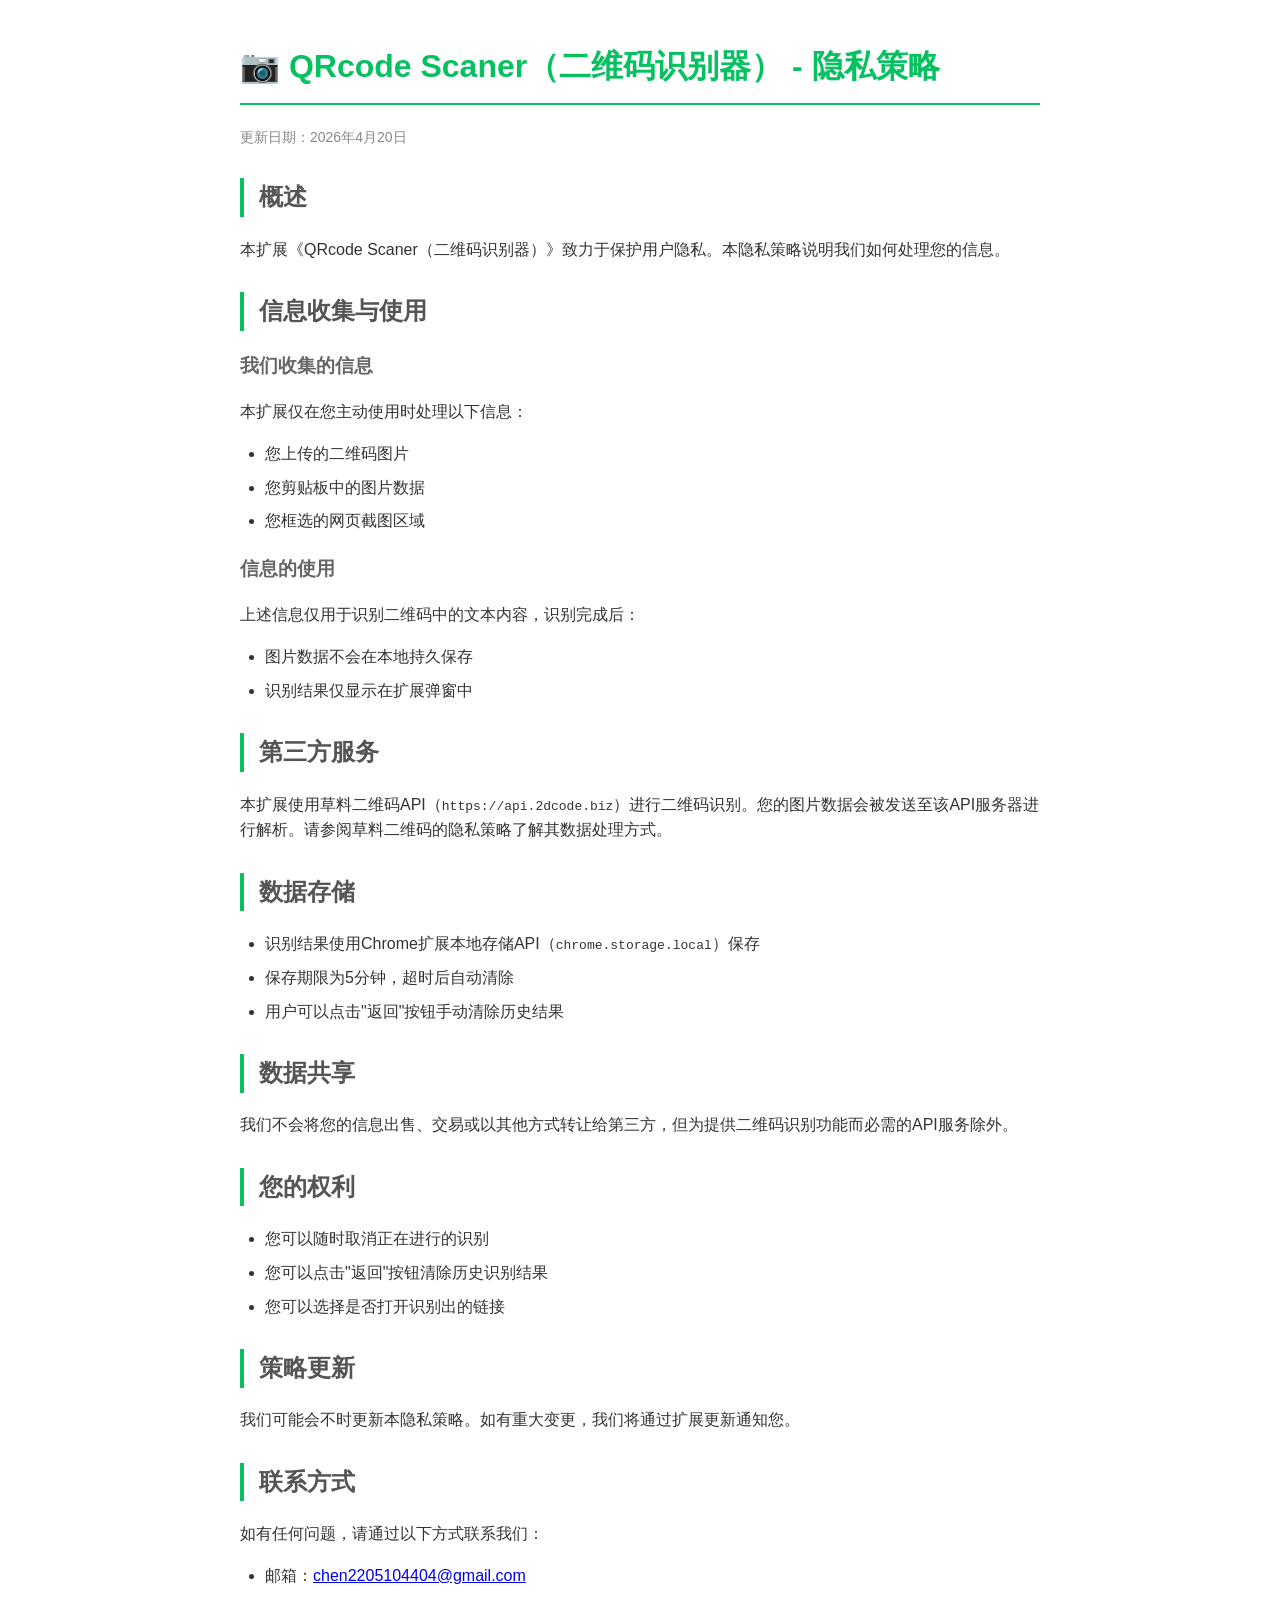
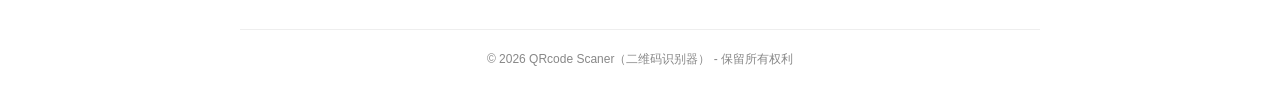
==== index.html @ f4c966fb "新增隐私策略html页面" ====
<!DOCTYPE html>
<html lang="zh-CN">
<head>
    <meta charset="UTF-8">
    <meta name="viewport" content="width=device-width, initial-scale=1.0">
    <title>隐私策略 - QRcode Scaner（二维码识别器）</title>
    <style>
        body {
            font-family: -apple-system, BlinkMacSystemFont, "Segoe UI", Roboto, "Helvetica Neue", Arial, sans-serif;
            line-height: 1.6;
            max-width: 800px;
            margin: 0 auto;
            padding: 20px;
            color: #333;
        }
        h1 {
            color: #07c160;
            border-bottom: 2px solid #07c160;
            padding-bottom: 10px;
        }
        h2 {
            color: #555;
            margin-top: 30px;
            border-left: 4px solid #07c160;
            padding-left: 15px;
        }
        h3 {
            color: #666;
            margin-top: 20px;
        }
        .update-date {
            color: #888;
            font-size: 14px;
            margin-bottom: 30px;
        }
        ul {
            padding-left: 25px;
        }
        li {
            margin: 8px 0;
        }
        .highlight {
            background: #f5f5f5;
            padding: 2px 6px;
            border-radius: 4px;
            font-family: monospace;
            font-size: 14px;
        }
        hr {
            border: none;
            border-top: 1px solid #eee;
            margin: 30px 0;
        }
        .footer {
            text-align: center;
            color: #888;
            font-size: 12px;
            margin-top: 40px;
            padding-top: 20px;
            border-top: 1px solid #eee;
        }
    </style>
</head>
<body>
    <h1>📷 QRcode Scaner（二维码识别器） - 隐私策略</h1>
    <div class="update-date">更新日期：2026年4月20日</div>

    <h2>概述</h2>
    <p>本扩展《QRcode Scaner（二维码识别器）》致力于保护用户隐私。本隐私策略说明我们如何处理您的信息。</p>

    <h2>信息收集与使用</h2>
    
    <h3>我们收集的信息</h3>
    <p>本扩展仅在您主动使用时处理以下信息：</p>
    <ul>
        <li>您上传的二维码图片</li>
        <li>您剪贴板中的图片数据</li>
        <li>您框选的网页截图区域</li>
    </ul>

    <h3>信息的使用</h3>
    <p>上述信息仅用于识别二维码中的文本内容，识别完成后：</p>
    <ul>
        <li>图片数据不会在本地持久保存</li>
        <li>识别结果仅显示在扩展弹窗中</li>
    </ul>

    <h2>第三方服务</h2>
    <p>本扩展使用草料二维码API（<code>https://api.2dcode.biz</code>）进行二维码识别。您的图片数据会被发送至该API服务器进行解析。请参阅草料二维码的隐私策略了解其数据处理方式。</p>

    <h2>数据存储</h2>
    <ul>
        <li>识别结果使用Chrome扩展本地存储API（<code>chrome.storage.local</code>）保存</li>
        <li>保存期限为5分钟，超时后自动清除</li>
        <li>用户可以点击"返回"按钮手动清除历史结果</li>
    </ul>

    <h2>数据共享</h2>
    <p>我们不会将您的信息出售、交易或以其他方式转让给第三方，但为提供二维码识别功能而必需的API服务除外。</p>

    <h2>您的权利</h2>
    <ul>
        <li>您可以随时取消正在进行的识别</li>
        <li>您可以点击"返回"按钮清除历史识别结果</li>
        <li>您可以选择是否打开识别出的链接</li>
    </ul>

    <h2>策略更新</h2>
    <p>我们可能会不时更新本隐私策略。如有重大变更，我们将通过扩展更新通知您。</p>

    <h2>联系方式</h2>
    <p>如有任何问题，请通过以下方式联系我们：</p>
    <ul>
        <li>邮箱：<a href="mailto:chen2205104404@gmail.com">chen2205104404@gmail.com</a></li>
    </ul>

    <div class="footer">
        © 2026 QRcode Scaner（二维码识别器） - 保留所有权利
    </div>
</body>
</html>
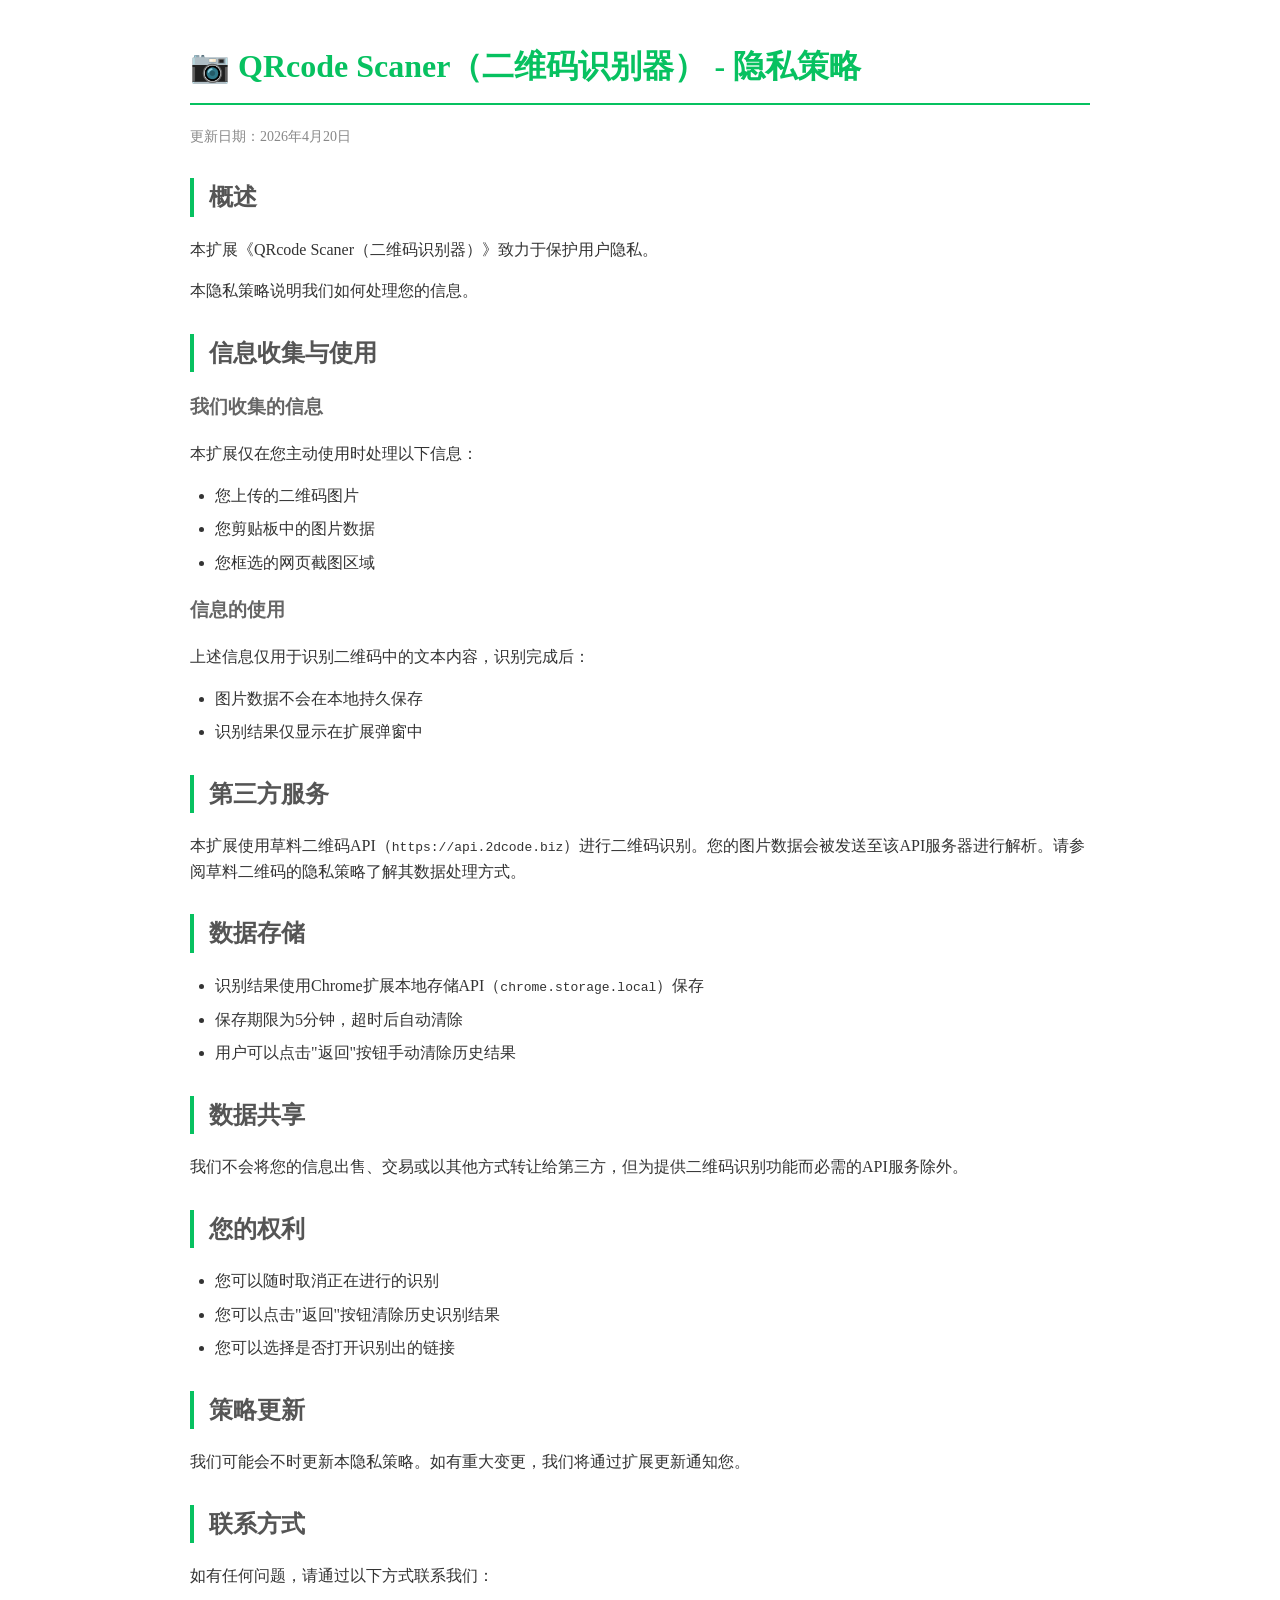
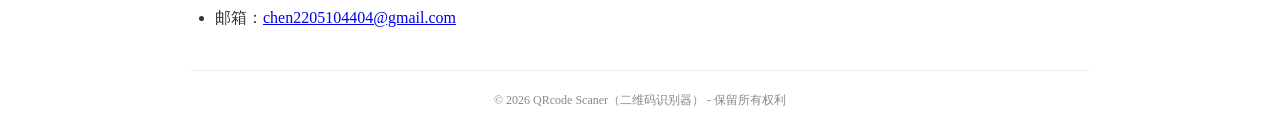
==== commit 23c926ba: "修改隐私策略页面" ====
--- a/index.html
+++ b/index.html
@@ -6,9 +6,9 @@
     <title>隐私策略 - QRcode Scaner（二维码识别器）</title>
     <style>
         body {
-            font-family: -apple-system, BlinkMacSystemFont, "Segoe UI", Roboto, "Helvetica Neue", Arial, sans-serif;
+            /* font-family: -apple-system, BlinkMacSystemFont, "Segoe UI", Roboto, "Helvetica Neue", Arial, sans-serif; */
             line-height: 1.6;
-            max-width: 800px;
+            max-width: 900px;
             margin: 0 auto;
             padding: 20px;
             color: #333;
@@ -66,7 +66,8 @@
     <div class="update-date">更新日期：2026年4月20日</div>
 
     <h2>概述</h2>
-    <p>本扩展《QRcode Scaner（二维码识别器）》致力于保护用户隐私。本隐私策略说明我们如何处理您的信息。</p>
+    <p>本扩展《QRcode Scaner（二维码识别器）》致力于保护用户隐私。</p>
+    <p>本隐私策略说明我们如何处理您的信息。</p>
 
     <h2>信息收集与使用</h2>
     
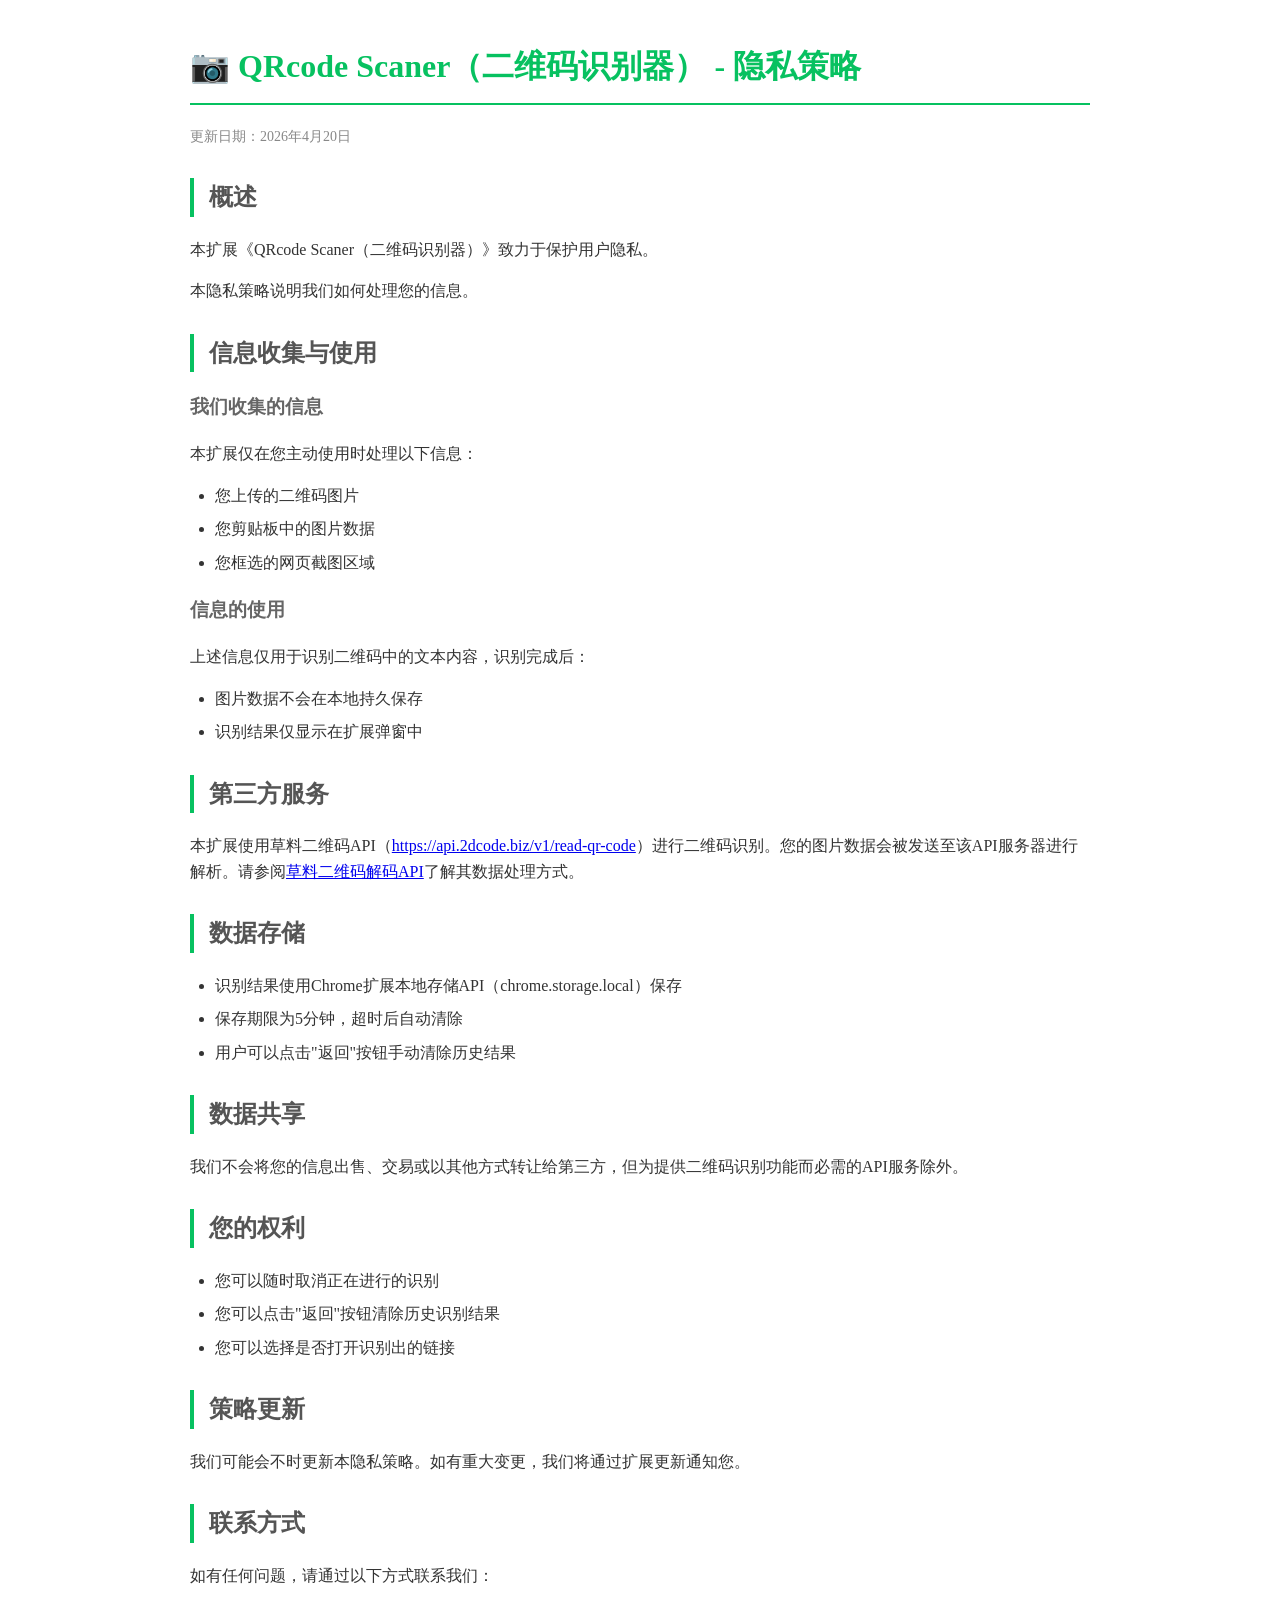
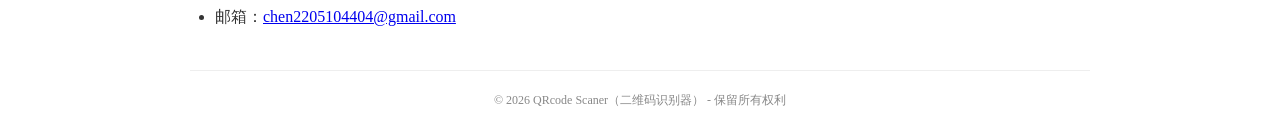
==== commit 61ac3faa: "更新隐私策略页" ====
--- a/index.html
+++ b/index.html
@@ -87,11 +87,11 @@
     </ul>
 
     <h2>第三方服务</h2>
-    <p>本扩展使用草料二维码API（<code>https://api.2dcode.biz</code>）进行二维码识别。您的图片数据会被发送至该API服务器进行解析。请参阅草料二维码的隐私策略了解其数据处理方式。</p>
+    <p>本扩展使用草料二维码API（<a href="https://api.2dcode.biz/v1/read-qr-code">https://api.2dcode.biz/v1/read-qr-code</a>）进行二维码识别。您的图片数据会被发送至该API服务器进行解析。请参阅<a href="https://cli.im/open-api/qrcode-api/read-qr-code.html">草料二维码解码API</a>了解其数据处理方式。</p>
 
     <h2>数据存储</h2>
     <ul>
-        <li>识别结果使用Chrome扩展本地存储API（<code>chrome.storage.local</code>）保存</li>
+        <li>识别结果使用Chrome扩展本地存储API（chrome.storage.local）保存</li>
         <li>保存期限为5分钟，超时后自动清除</li>
         <li>用户可以点击"返回"按钮手动清除历史结果</li>
     </ul>
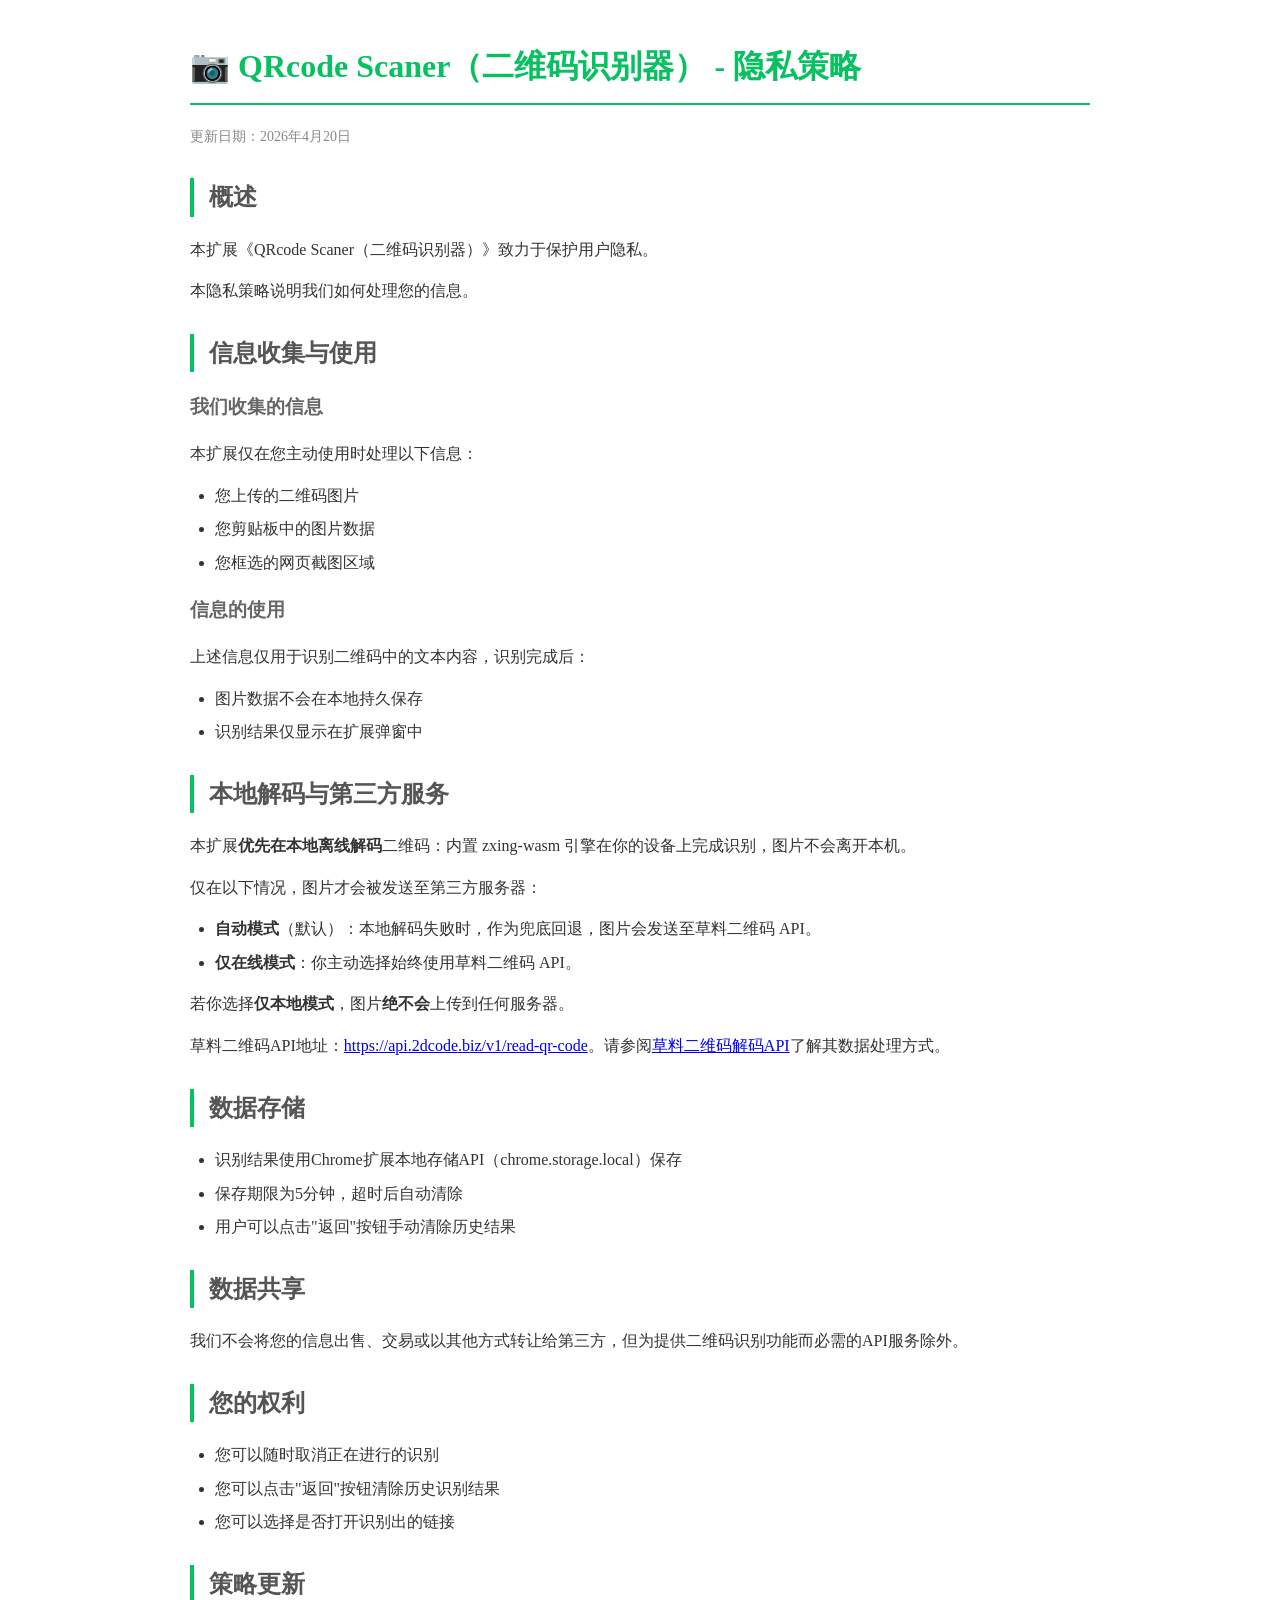
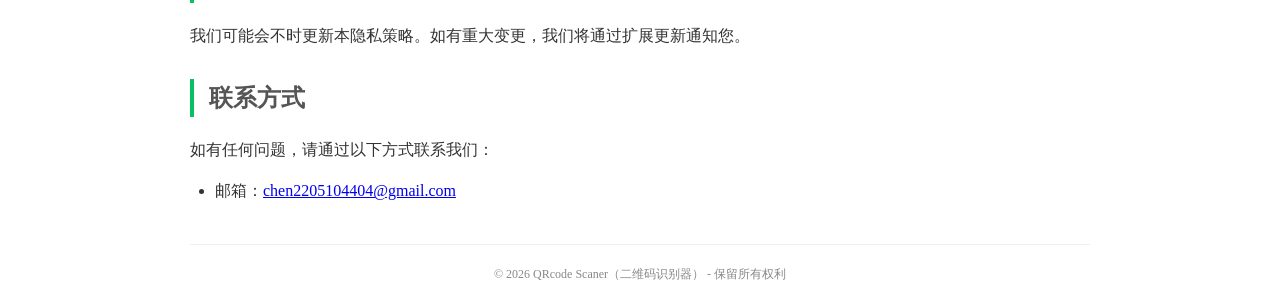
==== commit c0a3a8a1: "新增本地识别" ====
--- a/index.html
+++ b/index.html
@@ -86,8 +86,15 @@
         <li>识别结果仅显示在扩展弹窗中</li>
     </ul>
 
-    <h2>第三方服务</h2>
-    <p>本扩展使用草料二维码API（<a href="https://api.2dcode.biz/v1/read-qr-code">https://api.2dcode.biz/v1/read-qr-code</a>）进行二维码识别。您的图片数据会被发送至该API服务器进行解析。请参阅<a href="https://cli.im/open-api/qrcode-api/read-qr-code.html">草料二维码解码API</a>了解其数据处理方式。</p>
+    <h2>本地解码与第三方服务</h2>
+    <p>本扩展<strong>优先在本地离线解码</strong>二维码：内置 zxing-wasm 引擎在你的设备上完成识别，图片不会离开本机。</p>
+    <p>仅在以下情况，图片才会被发送至第三方服务器：</p>
+    <ul>
+        <li><strong>自动模式</strong>（默认）：本地解码失败时，作为兜底回退，图片会发送至草料二维码 API。</li>
+        <li><strong>仅在线模式</strong>：你主动选择始终使用草料二维码 API。</li>
+    </ul>
+    <p>若你选择<strong>仅本地模式</strong>，图片<strong>绝不会</strong>上传到任何服务器。</p>
+    <p>草料二维码API地址：<a href="https://api.2dcode.biz/v1/read-qr-code">https://api.2dcode.biz/v1/read-qr-code</a>。请参阅<a href="https://cli.im/open-api/qrcode-api/read-qr-code.html">草料二维码解码API</a>了解其数据处理方式。</p>
 
     <h2>数据存储</h2>
     <ul>
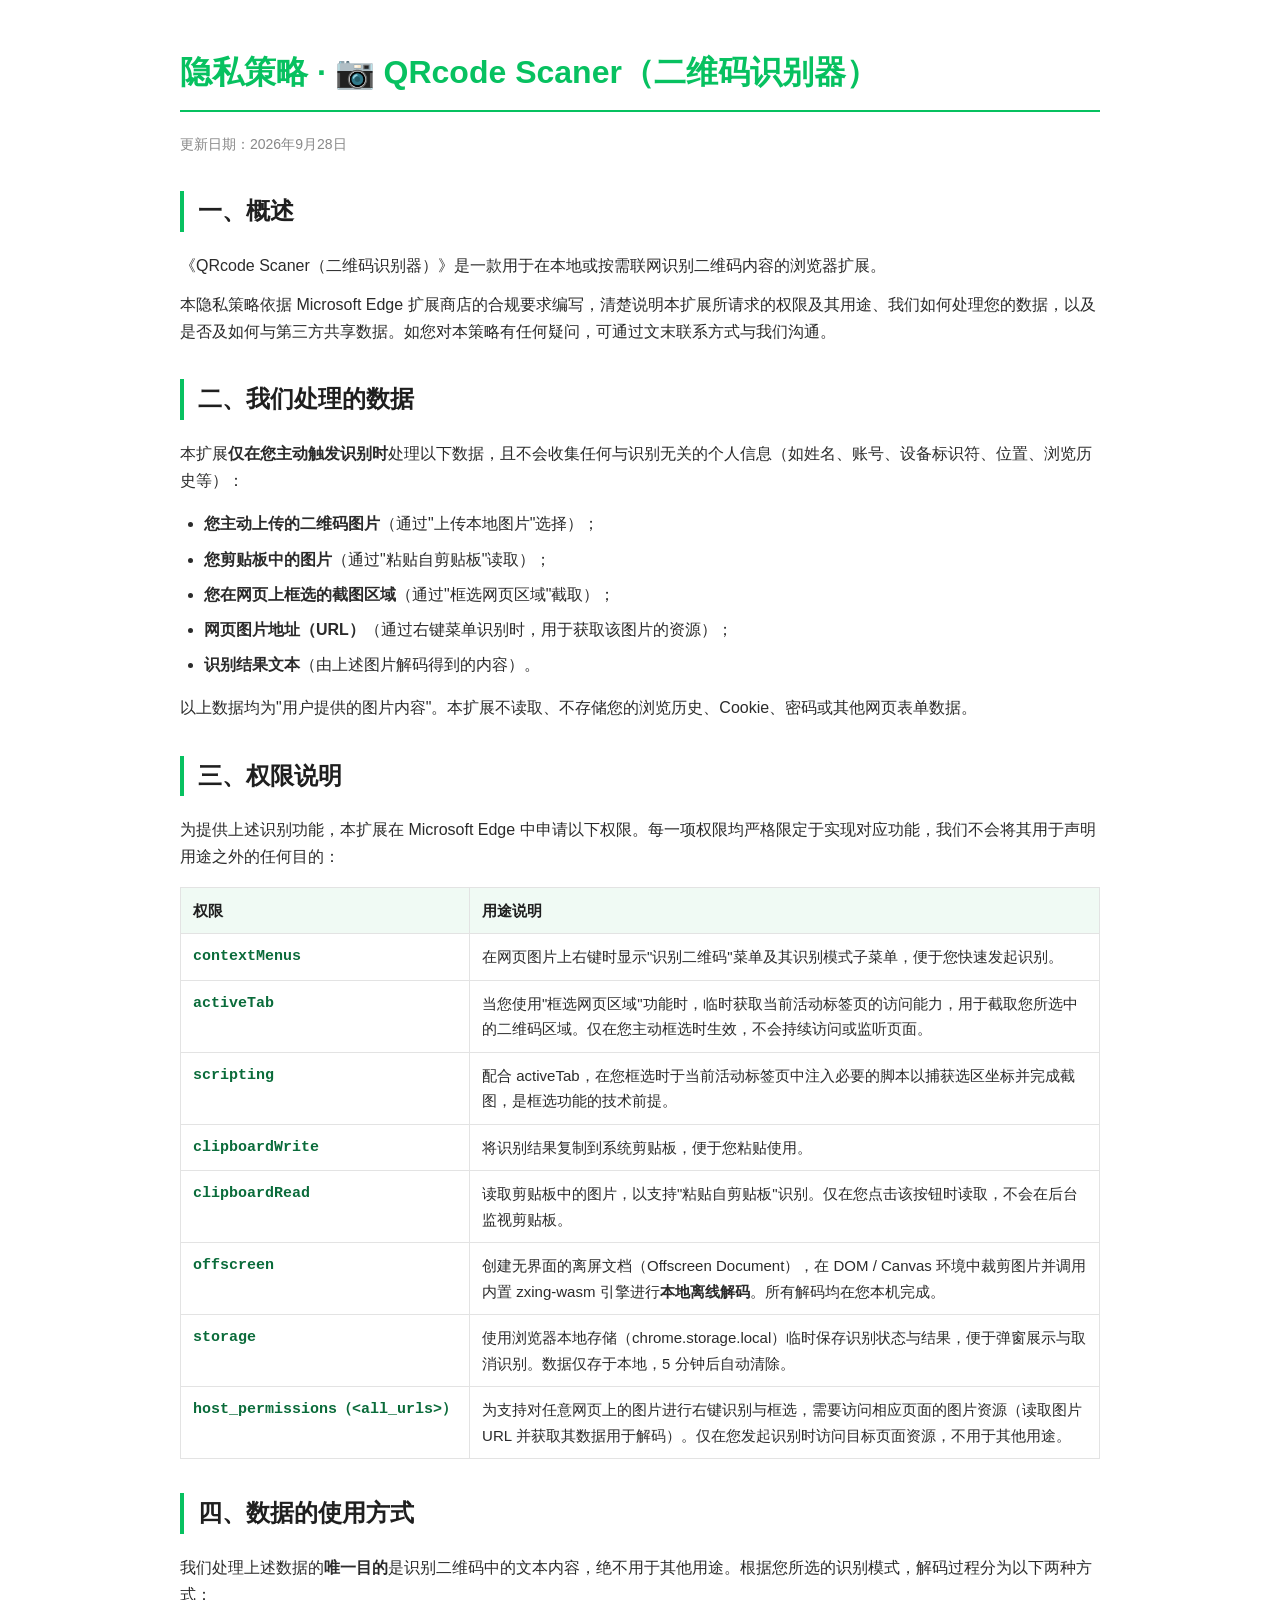
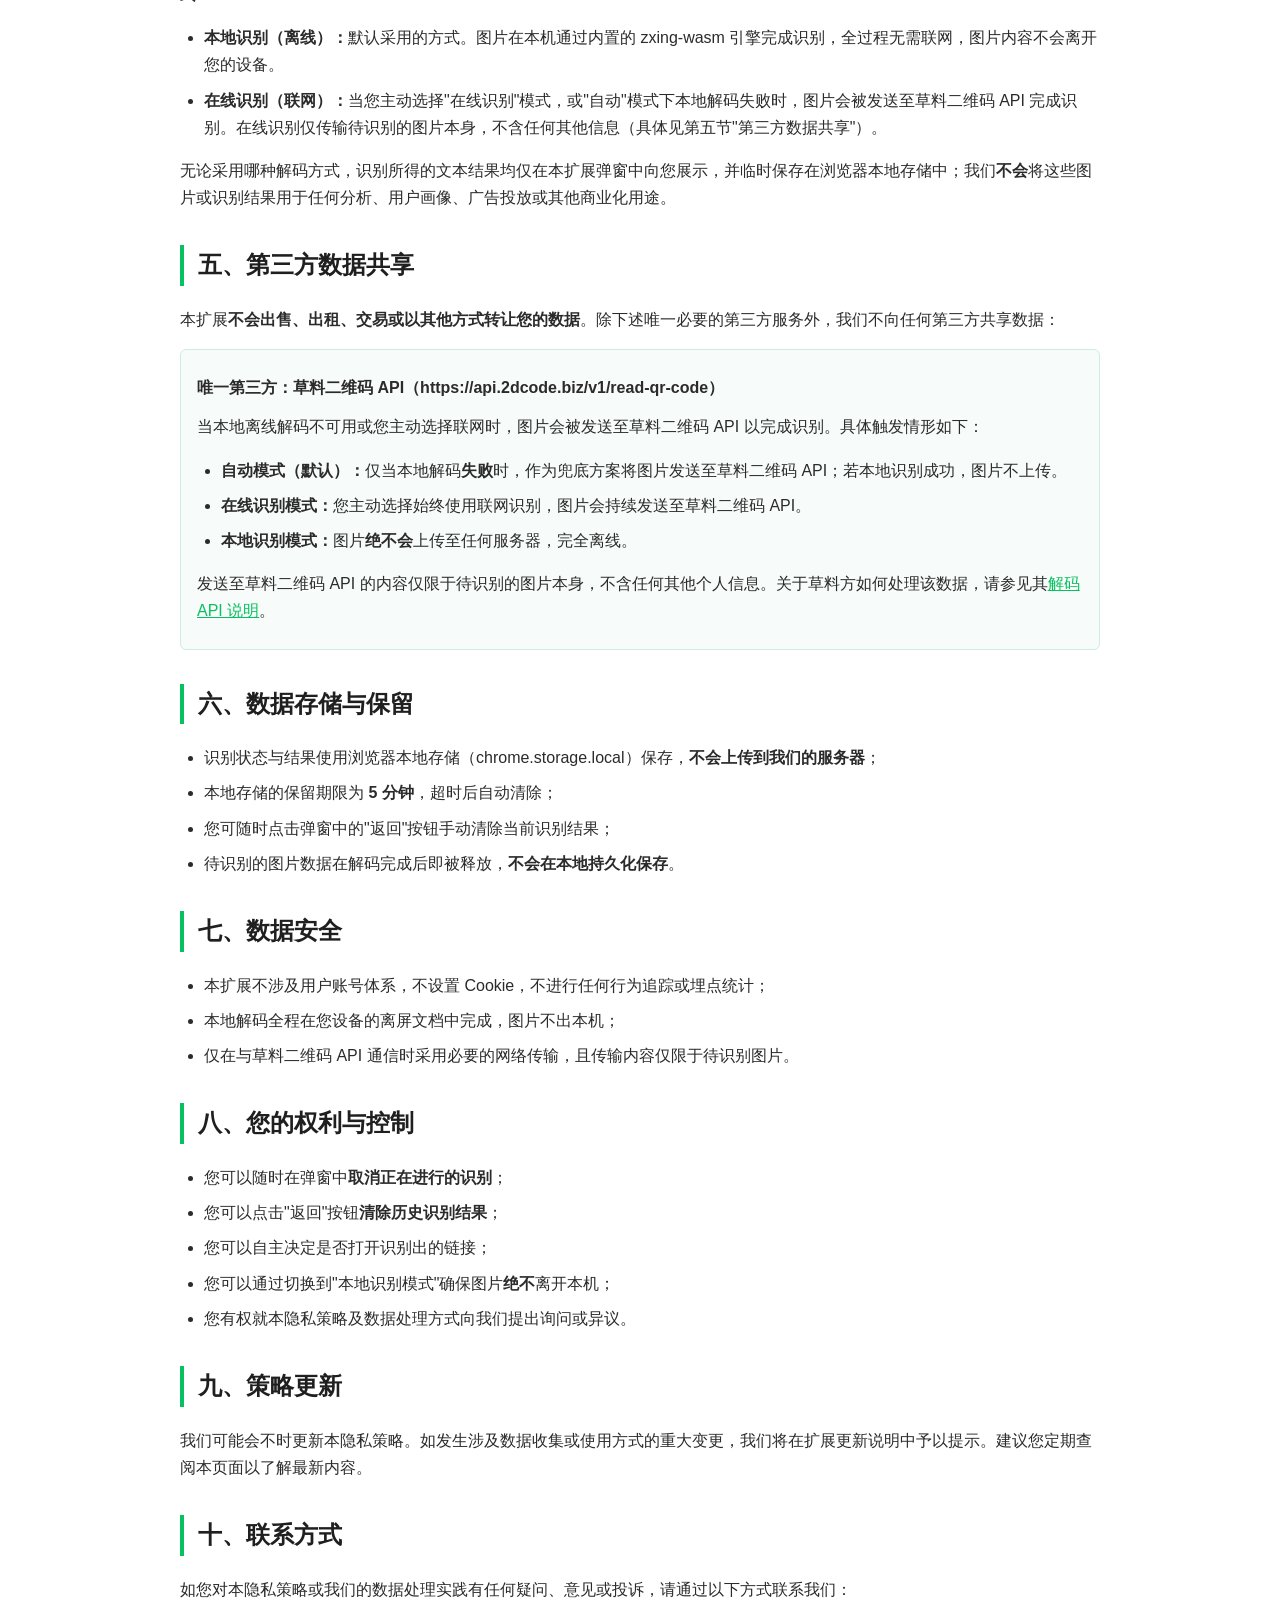
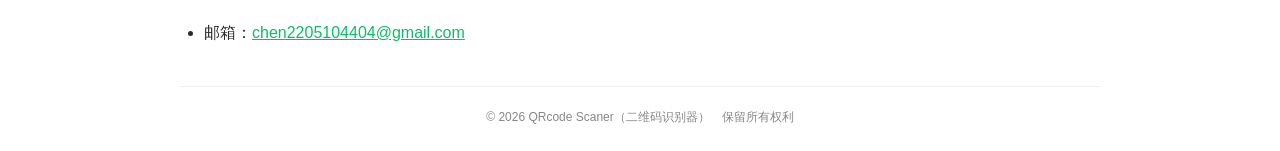
==== commit 2f141afe: "v2.0.0" ====
--- a/index.html
+++ b/index.html
@@ -6,12 +6,12 @@
     <title>隐私策略 - QRcode Scaner（二维码识别器）</title>
     <style>
         body {
-            /* font-family: -apple-system, BlinkMacSystemFont, "Segoe UI", Roboto, "Helvetica Neue", Arial, sans-serif; */
-            line-height: 1.6;
-            max-width: 900px;
+            line-height: 1.7;
+            max-width: 920px;
             margin: 0 auto;
-            padding: 20px;
-            color: #333;
+            padding: 24px;
+            color: #2b2b2b;
+            font-family: -apple-system, BlinkMacSystemFont, "Segoe UI", Roboto, "Helvetica Neue", Arial, "PingFang SC", "Microsoft YaHei", sans-serif;
         }
         h1 {
             color: #07c160;
@@ -19,32 +19,59 @@
             padding-bottom: 10px;
         }
         h2 {
-            color: #555;
-            margin-top: 30px;
+            color: #1f1f1f;
+            margin-top: 34px;
             border-left: 4px solid #07c160;
-            padding-left: 15px;
+            padding-left: 14px;
         }
         h3 {
-            color: #666;
-            margin-top: 20px;
+            color: #444;
+            margin-top: 22px;
         }
+        p { margin: 12px 0; }
         .update-date {
             color: #888;
             font-size: 14px;
-            margin-bottom: 30px;
+            margin-bottom: 28px;
         }
-        ul {
-            padding-left: 25px;
-        }
-        li {
-            margin: 8px 0;
-        }
+        ul { padding-left: 24px; }
+        li { margin: 8px 0; }
         .highlight {
             background: #f5f5f5;
             padding: 2px 6px;
             border-radius: 4px;
             font-family: monospace;
             font-size: 14px;
+        }
+        .perm-table {
+            width: 100%;
+            border-collapse: collapse;
+            margin: 16px 0;
+            font-size: 15px;
+        }
+        .perm-table th, .perm-table td {
+            border: 1px solid #e3e3e3;
+            padding: 10px 12px;
+            text-align: left;
+            vertical-align: top;
+        }
+        .perm-table th {
+            background: #f0faf4;
+            color: #1f1f1f;
+            font-weight: 600;
+        }
+        .perm-table td:first-child {
+            white-space: nowrap;
+            font-family: monospace;
+            color: #0a6b3a;
+            font-weight: 600;
+        }
+        .note {
+            background: #f7fbf9;
+            border: 1px solid #cdeedb;
+            border-radius: 6px;
+            padding: 12px 16px;
+            margin: 16px 0;
         }
         hr {
             border: none;
@@ -59,71 +86,102 @@
             padding-top: 20px;
             border-top: 1px solid #eee;
         }
+        a { color: #07c160; }
     </style>
 </head>
 <body>
-    <h1>📷 QRcode Scaner（二维码识别器） - 隐私策略</h1>
-    <div class="update-date">更新日期：2026年4月20日</div>
+    <h1>隐私策略 · 📷 QRcode Scaner（二维码识别器）</h1>
+    <div class="update-date">更新日期：2026年9月28日</div>
 
-    <h2>概述</h2>
-    <p>本扩展《QRcode Scaner（二维码识别器）》致力于保护用户隐私。</p>
-    <p>本隐私策略说明我们如何处理您的信息。</p>
+    <h2>一、概述</h2>
+    <p>《QRcode Scaner（二维码识别器）》是一款用于在本地或按需联网识别二维码内容的浏览器扩展。</p>
+    <p>本隐私策略依据 Microsoft Edge 扩展商店的合规要求编写，清楚说明本扩展所请求的权限及其用途、我们如何处理您的数据，以及是否及如何与第三方共享数据。如您对本策略有任何疑问，可通过文末联系方式与我们沟通。</p>
 
-    <h2>信息收集与使用</h2>
-    
-    <h3>我们收集的信息</h3>
-    <p>本扩展仅在您主动使用时处理以下信息：</p>
+    <h2>二、我们处理的数据</h2>
+    <p>本扩展<strong>仅在您主动触发识别时</strong>处理以下数据，且不会收集任何与识别无关的个人信息（如姓名、账号、设备标识符、位置、浏览历史等）：</p>
     <ul>
-        <li>您上传的二维码图片</li>
-        <li>您剪贴板中的图片数据</li>
-        <li>您框选的网页截图区域</li>
+        <li><strong>您主动上传的二维码图片</strong>（通过"上传本地图片"选择）；</li>
+        <li><strong>您剪贴板中的图片</strong>（通过"粘贴自剪贴板"读取）；</li>
+        <li><strong>您在网页上框选的截图区域</strong>（通过"框选网页区域"截取）；</li>
+        <li><strong>网页图片地址（URL）</strong>（通过右键菜单识别时，用于获取该图片的资源）；</li>
+        <li><strong>识别结果文本</strong>（由上述图片解码得到的内容）。</li>
+    </ul>
+    <p>以上数据均为"用户提供的图片内容"。本扩展不读取、不存储您的浏览历史、Cookie、密码或其他网页表单数据。</p>
+
+    <h2>三、权限说明</h2>
+    <p>为提供上述识别功能，本扩展在 Microsoft Edge 中申请以下权限。每一项权限均严格限定于实现对应功能，我们不会将其用于声明用途之外的任何目的：</p>
+    <table class="perm-table">
+        <thead>
+            <tr><th>权限</th><th>用途说明</th></tr>
+        </thead>
+        <tbody>
+            <tr><td>contextMenus</td><td>在网页图片上右键时显示"识别二维码"菜单及其识别模式子菜单，便于您快速发起识别。</td></tr>
+            <tr><td>activeTab</td><td>当您使用"框选网页区域"功能时，临时获取当前活动标签页的访问能力，用于截取您所选中的二维码区域。仅在您主动框选时生效，不会持续访问或监听页面。</td></tr>
+            <tr><td>scripting</td><td>配合 activeTab，在您框选时于当前活动标签页中注入必要的脚本以捕获选区坐标并完成截图，是框选功能的技术前提。</td></tr>
+            <tr><td>clipboardWrite</td><td>将识别结果复制到系统剪贴板，便于您粘贴使用。</td></tr>
+            <tr><td>clipboardRead</td><td>读取剪贴板中的图片，以支持"粘贴自剪贴板"识别。仅在您点击该按钮时读取，不会在后台监视剪贴板。</td></tr>
+            <tr><td>offscreen</td><td>创建无界面的离屏文档（Offscreen Document），在 DOM / Canvas 环境中裁剪图片并调用内置 zxing-wasm 引擎进行<strong>本地离线解码</strong>。所有解码均在您本机完成。</td></tr>
+            <tr><td>storage</td><td>使用浏览器本地存储（chrome.storage.local）临时保存识别状态与结果，便于弹窗展示与取消识别。数据仅存于本地，5 分钟后自动清除。</td></tr>
+            <tr><td>host_permissions（&lt;all_urls&gt;）</td><td>为支持对任意网页上的图片进行右键识别与框选，需要访问相应页面的图片资源（读取图片 URL 并获取其数据用于解码）。仅在您发起识别时访问目标页面资源，不用于其他用途。</td></tr>
+        </tbody>
+    </table>
+
+    <h2>四、数据的使用方式</h2>
+    <p>我们处理上述数据的<strong>唯一目的</strong>是识别二维码中的文本内容，绝不用于其他用途。根据您所选的识别模式，解码过程分为以下两种方式：</p>
+    <ul>
+        <li><strong>本地识别（离线）：</strong>默认采用的方式。图片在本机通过内置的 zxing-wasm 引擎完成识别，全过程无需联网，图片内容不会离开您的设备。</li>
+        <li><strong>在线识别（联网）：</strong>当您主动选择"在线识别"模式，或"自动"模式下本地解码失败时，图片会被发送至草料二维码 API 完成识别。在线识别仅传输待识别的图片本身，不含任何其他信息（具体见第五节"第三方数据共享"）。</li>
+    </ul>
+    <p>无论采用哪种解码方式，识别所得的文本结果均仅在本扩展弹窗中向您展示，并临时保存在浏览器本地存储中；我们<strong>不会</strong>将这些图片或识别结果用于任何分析、用户画像、广告投放或其他商业化用途。</p>
+
+    <h2>五、第三方数据共享</h2>
+    <p>本扩展<strong>不会出售、出租、交易或以其他方式转让您的数据</strong>。除下述唯一必要的第三方服务外，我们不向任何第三方共享数据：</p>
+    <div class="note">
+        <p><strong>唯一第三方：草料二维码 API（https://api.2dcode.biz/v1/read-qr-code）</strong></p>
+        <p>当本地离线解码不可用或您主动选择联网时，图片会被发送至草料二维码 API 以完成识别。具体触发情形如下：</p>
+        <ul>
+            <li><strong>自动模式（默认）：</strong>仅当本地解码<strong>失败</strong>时，作为兜底方案将图片发送至草料二维码 API；若本地识别成功，图片不上传。</li>
+            <li><strong>在线识别模式：</strong>您主动选择始终使用联网识别，图片会持续发送至草料二维码 API。</li>
+            <li><strong>本地识别模式：</strong>图片<strong>绝不会</strong>上传至任何服务器，完全离线。</li>
+        </ul>
+        <p>发送至草料二维码 API 的内容仅限于待识别的图片本身，不含任何其他个人信息。关于草料方如何处理该数据，请参见其<a href="https://cli.im/open-api/qrcode-api/read-qr-code.html" target="_blank" rel="noopener">解码 API 说明</a>。</p>
+    </div>
+
+    <h2>六、数据存储与保留</h2>
+    <ul>
+        <li>识别状态与结果使用浏览器本地存储（chrome.storage.local）保存，<strong>不会上传到我们的服务器</strong>；</li>
+        <li>本地存储的保留期限为 <strong>5 分钟</strong>，超时后自动清除；</li>
+        <li>您可随时点击弹窗中的"返回"按钮手动清除当前识别结果；</li>
+        <li>待识别的图片数据在解码完成后即被释放，<strong>不会在本地持久化保存</strong>。</li>
     </ul>
 
-    <h3>信息的使用</h3>
-    <p>上述信息仅用于识别二维码中的文本内容，识别完成后：</p>
+    <h2>七、数据安全</h2>
     <ul>
-        <li>图片数据不会在本地持久保存</li>
-        <li>识别结果仅显示在扩展弹窗中</li>
+        <li>本扩展不涉及用户账号体系，不设置 Cookie，不进行任何行为追踪或埋点统计；</li>
+        <li>本地解码全程在您设备的离屏文档中完成，图片不出本机；</li>
+        <li>仅在与草料二维码 API 通信时采用必要的网络传输，且传输内容仅限于待识别图片。</li>
     </ul>
 
-    <h2>本地解码与第三方服务</h2>
-    <p>本扩展<strong>优先在本地离线解码</strong>二维码：内置 zxing-wasm 引擎在你的设备上完成识别，图片不会离开本机。</p>
-    <p>仅在以下情况，图片才会被发送至第三方服务器：</p>
+    <h2>八、您的权利与控制</h2>
     <ul>
-        <li><strong>自动模式</strong>（默认）：本地解码失败时，作为兜底回退，图片会发送至草料二维码 API。</li>
-        <li><strong>仅在线模式</strong>：你主动选择始终使用草料二维码 API。</li>
-    </ul>
-    <p>若你选择<strong>仅本地模式</strong>，图片<strong>绝不会</strong>上传到任何服务器。</p>
-    <p>草料二维码API地址：<a href="https://api.2dcode.biz/v1/read-qr-code">https://api.2dcode.biz/v1/read-qr-code</a>。请参阅<a href="https://cli.im/open-api/qrcode-api/read-qr-code.html">草料二维码解码API</a>了解其数据处理方式。</p>
-
-    <h2>数据存储</h2>
-    <ul>
-        <li>识别结果使用Chrome扩展本地存储API（chrome.storage.local）保存</li>
-        <li>保存期限为5分钟，超时后自动清除</li>
-        <li>用户可以点击"返回"按钮手动清除历史结果</li>
+        <li>您可以随时在弹窗中<strong>取消正在进行的识别</strong>；</li>
+        <li>您可以点击"返回"按钮<strong>清除历史识别结果</strong>；</li>
+        <li>您可以自主决定是否打开识别出的链接；</li>
+        <li>您可以通过切换到"本地识别模式"确保图片<strong>绝不</strong>离开本机；</li>
+        <li>您有权就本隐私策略及数据处理方式向我们提出询问或异议。</li>
     </ul>
 
-    <h2>数据共享</h2>
-    <p>我们不会将您的信息出售、交易或以其他方式转让给第三方，但为提供二维码识别功能而必需的API服务除外。</p>
+    <h2>九、策略更新</h2>
+    <p>我们可能会不时更新本隐私策略。如发生涉及数据收集或使用方式的重大变更，我们将在扩展更新说明中予以提示。建议您定期查阅本页面以了解最新内容。</p>
 
-    <h2>您的权利</h2>
-    <ul>
-        <li>您可以随时取消正在进行的识别</li>
-        <li>您可以点击"返回"按钮清除历史识别结果</li>
-        <li>您可以选择是否打开识别出的链接</li>
-    </ul>
-
-    <h2>策略更新</h2>
-    <p>我们可能会不时更新本隐私策略。如有重大变更，我们将通过扩展更新通知您。</p>
-
-    <h2>联系方式</h2>
-    <p>如有任何问题，请通过以下方式联系我们：</p>
+    <h2>十、联系方式</h2>
+    <p>如您对本隐私策略或我们的数据处理实践有任何疑问、意见或投诉，请通过以下方式联系我们：</p>
     <ul>
         <li>邮箱：<a href="mailto:chen2205104404@gmail.com">chen2205104404@gmail.com</a></li>
     </ul>
 
     <div class="footer">
-        © 2026 QRcode Scaner（二维码识别器） - 保留所有权利
+        © 2026 QRcode Scaner（二维码识别器）　保留所有权利
     </div>
 </body>
-</html>+</html>
